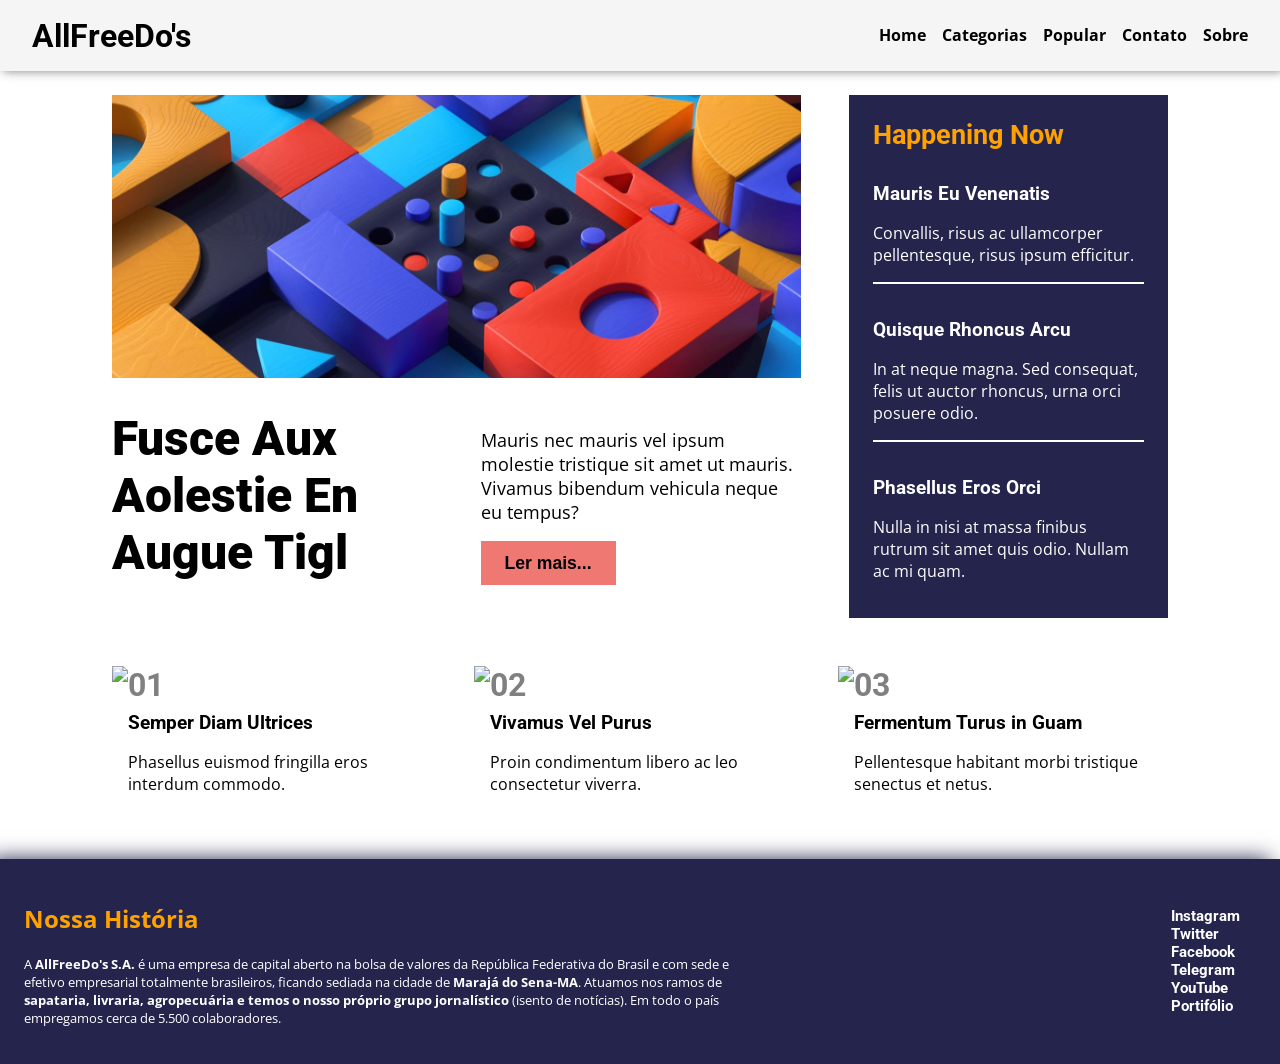
==== index.html @ b496d1e7 "second commit" ====
<!DOCTYPE html>
<html lang="en">
<head>
  <meta charset="UTF-8">
  <meta name="viewport" content="width=device-width, initial-scale=1.0"> <!-- displays site properly based on user's device -->
  <link rel="stylesheet" href="style.css">
  <link rel="icon" type="image/png" sizes="32x32" href="./assets/images/favicon-32x32.png">
  <link rel="stylesheet" href="https://cdn.jsdelivr.net/npm/bootstrap-icons@1.10.5/font/bootstrap-icons.css">
  <link rel="preconnect" href="https://fonts.googleapis.com">
  <link rel="preconnect" href="https://fonts.gstatic.com" crossorigin>
  <link href="https://fonts.googleapis.com/css2?family=Open+Sans:wght@400;700&family=Roboto:wght@400;700;900&display=swap" rel="stylesheet">
  <title>AllFreeDo's Newspage</title>
  <style>
    .attribution { font-size: 11px; text-align: center; }
    .attribution a { color: hsl(228, 45%, 44%); }
  </style>
</head>
<body>
  <header>
    <h1><a href="https://github.com/hudsonF13" target="_blank">AllFreeDo's</a></h1>
    <div id="linksNavDesktop">
      <ul>
        <li><a href="https://github.com/hudsonF13" target="_blank">Home</a></li>
        <li><a href="https://github.com/hudsonF13" target="_blank">Categorias</a></li>
        <li><a href="https://github.com/hudsonF13" target="_blank">Popular</a></li>
        <li><a href="https://github.com/hudsonF13" target="_blank">Contato</a></li>
        <li><a href="https://github.com/hudsonF13" target="_blank">Sobre</a></li>
      </ul>
    </div>
    <div id="linksNavMobile">
      <button id="showMeLinks"><i class="bi bi-list"></i></button>
    </div>
  </header>

  <main>
    <section class="container">
      <section class="newsImg">
        <div id="photoNoticeDesktop">
          <img src="/news-homepage-main/assets/images/image-web-3-desktop.jpg">
        </div>
        <div id="photoNoticeMobile">
          <img src="/news-homepage-main/assets/images/image-web-3-mobile.jpg">
        </div>
        <section class="mainNews">
          <h1>Fusce Aux Aolestie En Augue Tigl</h1>
          <div>
            <p>
              Mauris nec mauris vel ipsum molestie tristique sit amet ut mauris. 
              Vivamus bibendum vehicula neque eu tempus?
            </p>
            <button id="newsButton">Ler mais...</button>
          </div>
        </section>
      </section>
  
      <section class="newsAside">
        <h1>Happening Now</h1>
        <div id="nowOne">
          <h3><a href="https://github.com/hudsonF13" target="_blank">Mauris Eu Venenatis</a></h3>
          <p>
            Convallis, risus ac ullamcorper pellentesque, 
            risus ipsum efficitur.
          </p>
        </div>
        <div id="nowTwo">
          <h3><a href="https://github.com/hudsonF13" target="_blank">Quisque Rhoncus Arcu</a></h3>
          <p>
            In at neque magna. Sed consequat, felis ut auctor rhoncus, 
            urna orci posuere odio.
          </p>
        </div>
        <div id="nowThree">
          <h3><a href="https://github.com/hudsonF13" target="_blank">Phasellus Eros Orci</a></h3>
          <p>
            Nulla in nisi at massa finibus rutrum sit amet quis odio. 
            Nullam ac mi quam.
          </p>
        </div>
      </section>
    </section>

    <section class="highlight">
      <div>
        <div>
          <img src="assets/images/image-top-laptops.jpg">
        </div>
        <div id="highlightSubDivs">
          <h2>01</h2>
          <h3><a href="https://github.com/hudsonF13" target="_blank">Semper Diam Ultrices</a></h3>
          <p>
            Phasellus euismod fringilla eros interdum commodo. 
          </p>
        </div>
      </div>
      <div>
        <div>
          <img src="assets/images/image-gaming-growth.jpg">
        </div>
        <div id="highlightSubDivs">
          <h2>02</h2>
          <h3><a href="https://github.com/hudsonF13" target="_blank">Vivamus Vel Purus</a></h3>
          <p>
            Proin condimentum libero ac leo consectetur viverra. 
          </p>
        </div>
      </div>
      <div>
        <div>
          <img src="assets/images/image-retro-pcs.jpg">
        </div>
        <div id="highlightSubDivs">
          <h2>03</h2>
          <h3><a href="https://github.com/hudsonF13" target="_blank">Fermentum Turus in Guam</a></h3>
          <p>
            Pellentesque habitant morbi tristique senectus 
            et netus.
          </p>
        </div>
      </div>
    </section>
  </main>

  <footer id="about">
    <div class="textAbout">
      <h2>Nossa História</h2>
      <p>
        A <strong>AllFreeDo's S.A.</strong> é uma empresa de capital aberto na bolsa de
        valores da República Federativa do Brasil e com sede e efetivo
        empresarial totalmente brasileiros, ficando sediada na cidade
        de <strong>Marajá do Sena-MA</strong>. Atuamos nos ramos de <strong>sapataria,
          livraria, agropecuária e temos o nosso próprio grupo jornalístico</strong> (isento de notícias).
        Em todo o país empregamos cerca de 5.500 colaboradores.
      </p>
    </div>
    <div class="aboutLinks" id="contacts">
      <ul>
        <li><a href="https://www.instagram.com/manoelgomesbr/" target="blank">Instagram</a></li>
        <li><a href="https://twitter.com/noisAlfredo" target="blank">Twitter</a></li>
        <li><a href="https://i.pinimg.com/236x/d0/c4/00/d0c4000a9409f76410f13e819c8668aa--human-body-photography-hand-photography.jpg" target="blank">Facebook</a></li>
        <li><a href="https://ahseeit.com/portuguese/king-include/uploads/2021/05/172271852_2841057079501538_791346830478642474_n-6986671301.jpg" target="blank">Telegram</a></li>
        <li><a href="https://www.youtube.com/channel/UCeWMTtQrioApuWOa2MCaKig" target="blank">YouTube</a></li>
        <li><a href="https://codepen.io/hudsonF13" target="blank">Portifólio</a></li>
      </ul>
    </div>
  </footer>
  <!-- <div class="attribution">
    Challenge by <a href="https://www.frontendmentor.io?ref=challenge" target="_blank">Frontend Mentor</a>. 
    Coded by <a href="#">Your Name Here</a>.
  </div> -->
</body>
<script src="index.js"></script>
</html>
---- style.css ----
body {
    margin: 0;
}

a {
    text-decoration: none;
    color: inherit;
}

h1,
h2,
h3,
h4 {
    font-family: 'Roboto', sans-serif;
}

p {
    font-family: 'Open Sans', sans-serif;
}

header {
    z-index: 2;
    position: sticky;
    top: 0;
    display: flex;
    justify-content: space-between;
    align-items: center;
    padding: 0.5rem 2rem;
    background-color: whitesmoke;
    box-shadow: 3px 0 10px gray;
}

#linksNavDesktop {
    display: flex;
}

#linksNavMobile {
    display: none;
}

#linksNavMobile>button {
    color: rgb(36, 36, 77);
    font-size: 20px;
    background-color: gainsboro;
    padding: 0.2rem 0.3rem;
    border: none ;
    border-radius: 3px;
    margin-right: 0.5rem;
    cursor: pointer;
}

header>h1 {
    margin: 0;
    cursor: pointer;
}

header>div>ul {
    display: flex;
    list-style: none;
    gap: 1rem;
}

header>div>ul>li {
    font-family: 'Open Sans', sans-serif;
    font-weight: bold;
    cursor: pointer;
    border-bottom: 1px solid transparent;
}

header>div>ul>li:hover {
    border-bottom: 1px solid rgb(36, 36, 77);
    transition: 0.2s ease-in;
}

header>div>ul>li:active {
    color: gray;
    transition: 0.001s ease-in;
}

main {
    margin: 1.5rem 7rem;
}

.container {
    display: flex;
}

.newsImg {
    display: flex;
    flex-direction: column;
    margin-right: 3rem;
    height: 100%;
}

#photoNoticeDesktop {
    display: flex;
    width: 100%;
}

#photoNoticeDesktop>img {
    width: 100%;
}

#photoNoticeMobile {
    display: none;
    width: 100%;
}

#photoNoticeMobile>img {
    width: 100%;
}

.mainNews {
    display: flex;
    justify-content: space-between;
    margin: 2rem 0 0 0;
}

.mainNews>h1 {
    font-weight: 900;
    font-size: 3rem;
    margin: 0;
    width: fit-content;
}

.mainNews>div {
    display: flex;
    flex-direction: column;
    justify-content: space-between;
    margin: 0 0 0 3rem;
    width: 100%;
}

.mainNews>div>p {
    font-size: 1.1rem;
}

.mainNews>div>button {
    display: flex;
    align-items: flex-end;
    font-size: 1.1rem;
    font-weight: bold;
    border: none;
    background-color: rgb(240, 120, 114);
    padding: 0.7rem 1.5rem;
    cursor: pointer;
    width: fit-content;
}

.mainNews>div>button:hover {
    background-color: rgb(233, 72, 64);
    transition: 0.2s ease-in;
}

.mainNews>div>button:active {
    background-color: rgb(184, 56, 50);
    transition: 0.001s ease-in;
}

.newsAside {
    color: white;
    background-color: rgb(36, 36, 77);
    padding: 1.5rem 1.5rem 0 1.5rem;
    width: 65%;
}

.newsAside>h1 {
    color: rgb(255, 162, 0);
    font-size: 1.7rem;
    margin: 0;
}

.newsAside>div {
    margin-bottom: 2.2rem;
}

.newsAside>div>h3 {
    margin: 2rem 0 0 0;
    border-bottom: 1px solid transparent;
}

.newsAside>div>h3:hover {
    border-bottom: 1px solid gray;
    transition: 0.2s ease-in;
}

.newsAside>div>h3:active {
    color: gray;
    transition: 0.001s ease-in;
}

#nowOne,
#nowTwo {
    border-bottom: 2px solid;
}

.highlight {
    display: flex;
    justify-content: space-between;
    margin: 3rem 0 0 0;
    gap: 3.2rem;
}

.highlight>div {
    display: flex;
    height: 100%;
}

.highlight>div>div>img {
    width: 85%;
}

#highlightSubDivs>h2 {
    font-size: 2rem;
    color: gray;
    margin: 0 0 0.5rem 0;
}

#highlightSubDivs>h3 {
    margin: 0 0 1rem 0;
    width: fit-content;
    border-bottom: 1px solid transparent;
}

#highlightSubDivs>h3:hover {
    border-bottom: 1px solid rgb(36, 36, 77);
    transition: 0.3s ease-in;
}

#highlightSubDivs>h3:active {
    color: gray;
    transition: 0.001s ease-in;
}

#highlightSubDivs>p {
    margin: 0;
}

footer {
    display: flex;
    justify-content: space-between;
    background-color: rgb(36, 36, 77);
    box-shadow: -10px 0 20px rgb(36, 36, 77);
    padding: 1.5rem;
    height: fit-content;
    margin: 4rem 0 0 0;
}

.textAbout {
    width: fit-content;
}

.textAbout>h2 {
    color: rgb(255, 162, 0);
    font-family: "Open Sans", sans-serif;
}

footer>div>p {
    color: white;
    font-size: 13px;
}

.aboutLinks {
    display: flex;
    align-items: center;
    justify-content: center;
    margin-left: 30%;
    margin-right: 1rem;
}

.aboutLinks>ul {
    list-style: none;
}

.aboutLinks>ul>li>a {
    color: white;
    font-family: 'Roboto', sans-serif;
    font-size: 15px;
    font-weight: bold;
    border-bottom: 1px solid transparent;
}

.aboutLinks>ul>li>a:hover {
    color: rgb(192, 192, 192);
    border-bottom: 1px solid rgb(193, 193, 193);
    transition: 0.2s ease-in;
}

@media screen and (max-width: 800px) {
    main {
        margin: 1.5rem 1rem;
    }

    header {
        padding: 0.5rem 0;
    }

    header>h1 {
        margin-left: 0.5rem;
    }

    #linksNavDesktop {
        display: none;
    }

    #linksNavMobile {
        display: flex;
    }

    .container {
        flex-direction: column;
        align-items: center;
    }

    .newsImg {
        margin-right: 0;
    }
    

    #photoNoticeDesktop {
        display: none;
    }

    #photoNoticeMobile {
        display: flex;
    }

    .mainNews {
        display: flex;
        flex-direction: column;
    }

    .mainNews>div {
        margin: 0 0 2rem 0;
    }

    .newsAside {
        /* display: flex;
        flex-direction: column; */
        width: fit-content;
    }

    .highlight {
        flex-direction: column;
    }

    footer {
        flex-direction: column;
    }

    footer>div>h2 {
        display: flex;
        justify-content: center;
        text-align: center;
    }

    footer>div>p {
        text-align: center;
    }    

    .aboutLinks {
        margin-left: 1rem;
        margin-right: 1rem;
    }

    .aboutLinks>ul {
        text-align: center;
        display: flex;
        justify-content: center;
        flex-wrap: wrap;
        gap: 0.5rem;
        padding: 0;
    }
}
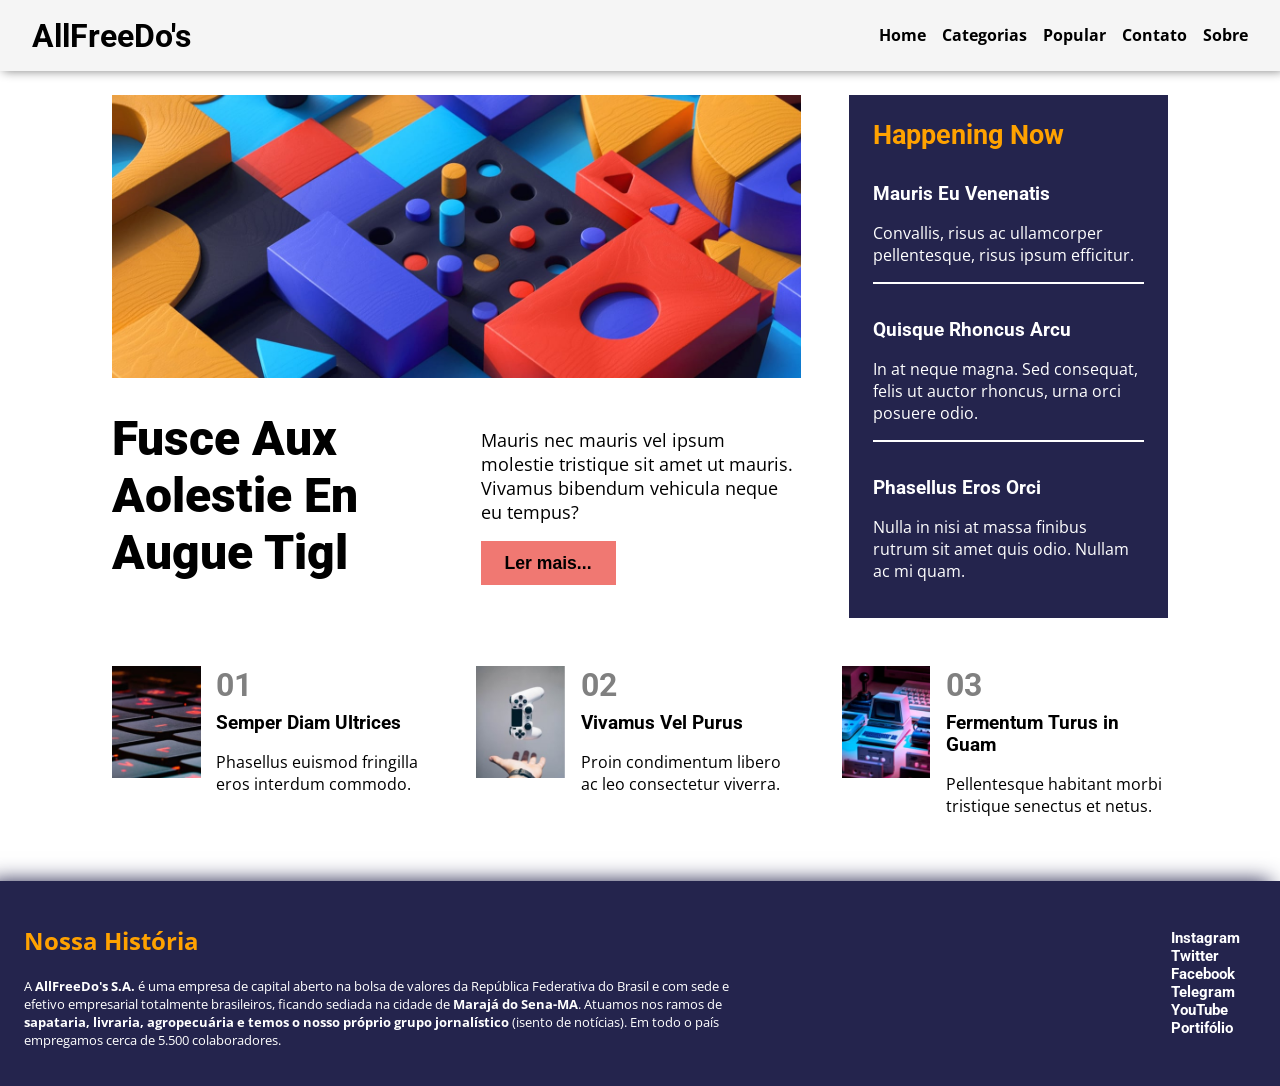
==== commit b7a72ace: "third commit" ====
--- a/index.html
+++ b/index.html
@@ -36,10 +36,10 @@
     <section class="container">
       <section class="newsImg">
         <div id="photoNoticeDesktop">
-          <img src="/news-homepage-main/assets/images/image-web-3-desktop.jpg">
+          <img src="/images/image-web-3-desktop.jpg">
         </div>
         <div id="photoNoticeMobile">
-          <img src="/news-homepage-main/assets/images/image-web-3-mobile.jpg">
+          <img src="/images/image-web-3-mobile.jpg">
         </div>
         <section class="mainNews">
           <h1>Fusce Aux Aolestie En Augue Tigl</h1>
@@ -82,7 +82,7 @@
     <section class="highlight">
       <div>
         <div>
-          <img src="assets/images/image-top-laptops.jpg">
+          <img src="/images/image-top-laptops.jpg">
         </div>
         <div id="highlightSubDivs">
           <h2>01</h2>
@@ -94,7 +94,7 @@
       </div>
       <div>
         <div>
-          <img src="assets/images/image-gaming-growth.jpg">
+          <img src="/images/image-gaming-growth.jpg">
         </div>
         <div id="highlightSubDivs">
           <h2>02</h2>
@@ -106,7 +106,7 @@
       </div>
       <div>
         <div>
-          <img src="assets/images/image-retro-pcs.jpg">
+          <img src="/images/image-retro-pcs.jpg">
         </div>
         <div id="highlightSubDivs">
           <h2>03</h2>
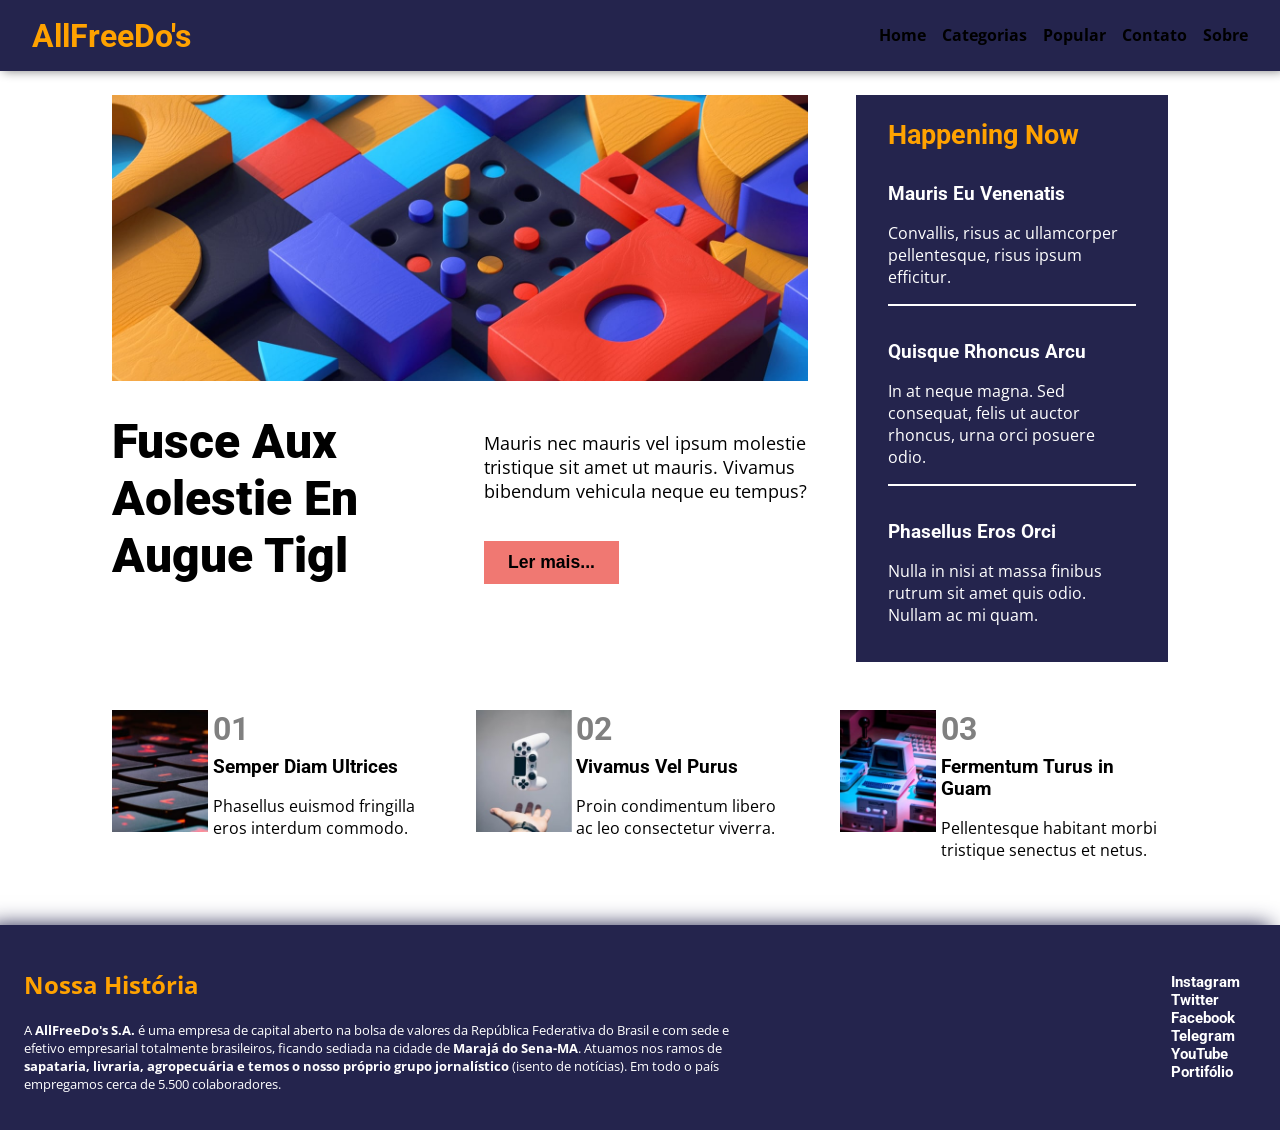
==== commit 8ba12b7c: "fifth commit" ====
--- a/index.html
+++ b/index.html
@@ -31,6 +31,19 @@
       <button id="showMeLinks"><i class="bi bi-list"></i></button>
     </div>
   </header>
+
+  <div class="navigationMobile displayNone" id="menuNavMobile">
+    <ul>
+      <li><a href="https://github.com/hudsonF13" target="_blank">Home</a></li>
+      <li><a href="https://github.com/hudsonF13" target="_blank">Categorias</a></li>
+      <li><a href="https://github.com/hudsonF13" target="_blank">Popular</a></li>
+      <li><a href="https://github.com/hudsonF13" target="_blank">Contato</a></li>
+      <li><a href="https://github.com/hudsonF13" target="_blank">Sobre</a></li>
+    </ul>
+    <div class="exitMenuNavigation">
+      <button id="exitMenu"><i class="bi bi-x-lg"></i></button>
+    </div>
+  </div>
 
   <main>
     <section class="container">
--- a/style.css
+++ b/style.css
@@ -1,3 +1,7 @@
+* {
+    box-sizing: border-box;
+}
+
 body {
     margin: 0;
 }
@@ -26,7 +30,7 @@
     justify-content: space-between;
     align-items: center;
     padding: 0.5rem 2rem;
-    background-color: whitesmoke;
+    background-color: rgb(36, 36, 77);
     box-shadow: 3px 0 10px gray;
 }
 
@@ -40,16 +44,27 @@
 
 #linksNavMobile>button {
     color: rgb(36, 36, 77);
-    font-size: 20px;
-    background-color: gainsboro;
+    font-size: 30px;
+    background-color: transparent;
     padding: 0.2rem 0.3rem;
-    border: none ;
+    border: none;
     border-radius: 3px;
-    margin-right: 0.5rem;
+    margin: 5px;
     cursor: pointer;
 }
 
+#linksNavMobile>button:hover {
+    background-color: rgb(86, 86, 105);
+    transition: 0.2s ease-in;
+}
+
+#linksNavMobile>button:active {
+    background-color: rgb(57, 57, 67);
+    transition: 0.001s ease-in;
+}
+
 header>h1 {
+    color: rgb(255, 162, 0);
     margin: 0;
     cursor: pointer;
 }
@@ -74,6 +89,81 @@
 
 header>div>ul>li:active {
     color: gray;
+    transition: 0.001s ease-in;
+}
+
+.navigationMobile {
+    animation-name: commingRight;
+    animation-duration: 1s;
+    animation-direction: alternate;
+    animation-fill-mode: both;
+    z-index: 2;
+    position: fixed;
+    top: inherit;
+    right: 0;
+    display: flex;
+    flex-direction: column;
+    align-items: flex-end;
+    justify-content: space-between;
+    background-color: rgb(86, 86, 105);
+    padding: 1.5rem 0;
+    height: 100dvh;
+    width: fit-content;
+}
+
+.displayNone {
+    display: none;
+}
+
+.navigationMobile>ul {
+    display: flex;
+    flex-direction: column;
+    justify-content: space-between;
+    list-style: none;
+    padding: 0 2rem 0 2rem;
+    height: 17rem;
+}
+
+.navigationMobile>ul>li {
+    font-family: 'Open Sans', sans-serif;
+    font-weight: bold;
+    font-size: 1.5rem;
+    border-bottom: 2px solid rgb(36, 36, 77);
+    padding: 0 1rem 0 0;
+    width: fit-content;
+}
+
+.navigationMobile>ul>li:hover {
+    color: rgb(180, 180, 180);
+    transition: 0.2s ease-in;
+}
+
+.navigationMobile>ul>li:active {
+    color: rgb(180, 180, 180);
+    border-bottom: 2px solid rgb(255, 162, 0);
+    transition: 0.001s ease-in;
+}
+
+.exitMenuNavigation {
+    margin: 0 0.6rem 4rem 0;
+}
+
+.exitMenuNavigation>button {
+    font-size: 1.3rem;
+    font-weight: bold;
+    background-color: transparent;
+    border: 0;
+    border-radius: 5px;
+    padding: 0.5rem 0.6rem;
+}
+
+.exitMenuNavigation>button:hover {
+    background-color: rgb(57, 57, 67);
+    transition: 0.2s ease-in;
+}
+
+.exitMenuNavigation>button:active {
+    background-color: rgb(33, 33, 40);
     transition: 0.001s ease-in;
 }
 
@@ -160,7 +250,8 @@
 .newsAside {
     color: white;
     background-color: rgb(36, 36, 77);
-    padding: 1.5rem 1.5rem 0 1.5rem;
+    
+    padding: 1.5rem 2rem 0 2rem;
     width: 65%;
 }
 
@@ -180,7 +271,7 @@
 }
 
 .newsAside>div>h3:hover {
-    border-bottom: 1px solid gray;
+    border-bottom: 1px solid;
     transition: 0.2s ease-in;
 }
 
@@ -206,8 +297,13 @@
     height: 100%;
 }
 
+.highlight>div>div {
+    margin-right: 0.3rem;
+}
+
 .highlight>div>div>img {
-    width: 85%;
+    width: 96px;
+    height: 122px;
 }
 
 #highlightSubDivs>h2 {
@@ -286,6 +382,24 @@
     transition: 0.2s ease-in;
 }
 
+@keyframes commingRight {
+    from {
+        margin-right: -100%;
+    }
+
+    to {
+        margin-right: 0%;
+    }
+
+    0% {
+        transform: translateX(-100%);
+    }
+
+    100% {
+        transform: translateX(0%);
+    }
+}
+
 @media screen and (max-width: 800px) {
     main {
         margin: 1.5rem 1rem;
@@ -335,8 +449,8 @@
     }
 
     .newsAside {
-        /* display: flex;
-        flex-direction: column; */
+        margin-right: 15%;
+        margin-left: 15%;
         width: fit-content;
     }
 
